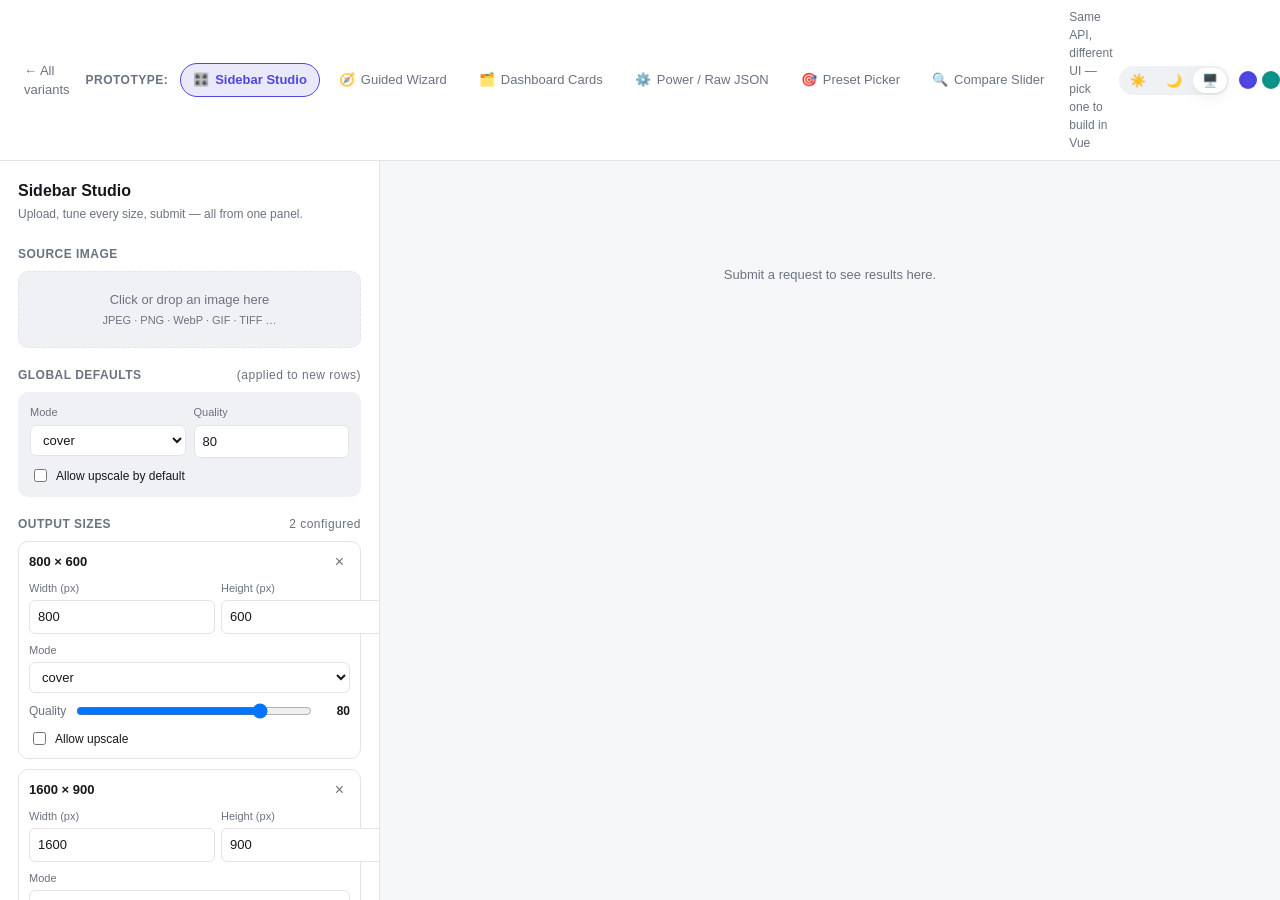
==== public/frontend/variants/v1-sidebar.html @ 37bf633f "Add frontend UI: shared assets and layout variants Static frontend for the image resizer under publi" ====
<!doctype html>
<html lang="en">
<head>
<meta charset="utf-8" />
<meta name="viewport" content="width=device-width, initial-scale=1" />
<title>Sidebar Studio — Image Resizer</title>
<link rel="stylesheet" href="../shared/base.css" />
<script src="../shared/theme.js"></script>
<style>
  body { display: flex; flex-direction: column; height: 100vh; overflow: hidden; }
  #variant-bar { flex: 0 0 auto; }
  .layout { flex: 1; display: flex; min-height: 0; }

  .sidebar {
    width: 380px;
    flex: 0 0 auto;
    background: var(--surface);
    border-right: 1px solid var(--border);
    overflow-y: auto;
    padding: 18px;
    display: flex;
    flex-direction: column;
    gap: 18px;
  }
  .main {
    flex: 1;
    overflow-y: auto;
    padding: 24px;
  }

  h1 { font-size: 16px; margin: 0 0 2px; }
  .sub { font-size: 12px; color: var(--text-dim); margin: 0 0 4px; }

  .dropzone {
    border: 1.5px dashed var(--border);
    border-radius: var(--radius);
    padding: 18px;
    text-align: center;
    cursor: pointer;
    font-size: 13px;
    color: var(--text-dim);
    background: var(--surface-2);
  }
  .dropzone.drag { border-color: var(--accent); background: var(--accent-dim); color: var(--accent); }
  .dropzone img { max-height: 110px; border-radius: 6px; margin-bottom: 8px; display: block; margin-left: auto; margin-right: auto; }
  .dropzone .fname { font-size: 12px; color: var(--text); word-break: break-all; }

  .section-title { font-size: 12px; font-weight: 700; text-transform: uppercase; letter-spacing: .04em; color: var(--text-dim); display: flex; align-items: center; justify-content: space-between; }

  .global-defaults {
    display: grid;
    grid-template-columns: 1fr 1fr;
    gap: 8px;
    background: var(--surface-2);
    border-radius: var(--radius);
    padding: 12px;
  }
  .field { display: flex; flex-direction: column; gap: 4px; }
  .field label { font-size: 11px; color: var(--text-dim); }
  .field input, .field select {
    border: 1px solid var(--border);
    border-radius: 6px;
    padding: 6px 8px;
    font-size: 13px;
    background: var(--surface);
  }
  .field.checkbox { flex-direction: row; align-items: center; gap: 6px; }
  .field.checkbox label { font-size: 12px; color: var(--text); }

  .size-row {
    border: 1px solid var(--border);
    border-radius: var(--radius);
    padding: 10px;
    display: flex;
    flex-direction: column;
    gap: 8px;
    position: relative;
    background: var(--surface);
  }
  .size-row .row-head { display: flex; align-items: center; justify-content: space-between; }
  .size-row .row-head .dim { font-weight: 600; font-size: 13px; }
  .size-row .remove {
    border: none; background: none; color: var(--text-dim); cursor: pointer; font-size: 16px; line-height: 1;
  }
  .size-row .remove:hover { color: var(--danger); }
  .size-row .grid3 { display: grid; grid-template-columns: 1fr 1fr; gap: 6px; }
  .quality-row { display: flex; align-items: center; gap: 8px; font-size: 12px; color: var(--text-dim); }
  .quality-row input[type=range] { flex: 1; }
  .quality-row .qval { width: 28px; text-align: right; color: var(--text); font-weight: 600; }

  .add-size-btn, .btn {
    border: 1px solid var(--border);
    background: var(--surface);
    border-radius: 8px;
    padding: 8px 12px;
    font-size: 13px;
    cursor: pointer;
    display: flex;
    align-items: center;
    justify-content: center;
    gap: 6px;
  }
  .add-size-btn:hover { border-color: var(--accent); color: var(--accent); }
  .btn.primary { background: var(--accent); border-color: var(--accent); color: #fff; font-weight: 600; }
  .btn.primary:hover { filter: brightness(1.08); }
  .btn.primary:disabled { opacity: .5; cursor: default; filter: none; }
  .btn.block { width: 100%; }

  .error-box { background: var(--danger-dim); color: var(--danger); border-radius: 8px; padding: 8px 10px; font-size: 12px; white-space: pre-wrap; }

  /* results */
  .empty-state { color: var(--text-dim); font-size: 13px; text-align: center; margin-top: 80px; }
  .request-card { background: var(--surface); border: 1px solid var(--border); border-radius: 12px; padding: 16px; margin-bottom: 16px; box-shadow: var(--shadow); }
  .request-card .head { display: flex; align-items: center; gap: 10px; margin-bottom: 10px; }
  .badge { font-size: 11px; padding: 3px 9px; border-radius: 999px; font-weight: 600; }
  .badge.pending, .badge.processing { background: var(--warn-dim); color: var(--warn); }
  .badge.completed { background: var(--success-dim); color: var(--success); }
  .badge.partially_completed { background: var(--warn-dim); color: var(--warn); }
  .badge.failed, .badge.expired { background: var(--danger-dim); color: var(--danger); }
  .req-id { font-size: 12px; color: var(--text-dim); }
  .out-grid { display: grid; grid-template-columns: repeat(auto-fill, minmax(160px, 1fr)); gap: 10px; }
  .out-card { border: 1px solid var(--border); border-radius: 8px; overflow: hidden; }
  .out-card img { width: 100%; display: block; aspect-ratio: 1; object-fit: contain; background: var(--surface-2); }
  .out-meta { padding: 6px 8px; font-size: 11px; color: var(--text-dim); }
  .out-meta b { color: var(--text); }
  .size-error { font-size: 12px; color: var(--danger); background: var(--danger-dim); border-radius: 6px; padding: 6px 8px; margin-top: 6px; }
  .spinner { width: 12px; height: 12px; border: 2px solid var(--border); border-top-color: var(--accent); border-radius: 50%; animation: spin .7s linear infinite; }
  @keyframes spin { to { transform: rotate(360deg); } }
</style>
</head>
<body>
  <div id="variant-bar"></div>

  <div class="layout">
    <aside class="sidebar">
      <div>
        <h1>Sidebar Studio</h1>
        <p class="sub">Upload, tune every size, submit — all from one panel.</p>
      </div>

      <div>
        <div class="section-title">Source image</div>
        <div class="dropzone" id="dropzone" style="margin-top:8px">
          <div id="dz-empty">Click or drop an image here<br><span style="font-size:11px">JPEG · PNG · WebP · GIF · TIFF …</span></div>
          <div id="dz-filled" style="display:none">
            <img id="dz-preview" />
            <div class="fname" id="dz-fname"></div>
          </div>
        </div>
        <input type="file" id="file-input" accept="image/*" style="display:none" />
      </div>

      <div>
        <div class="section-title">Global defaults <span style="font-weight:400;text-transform:none;">(applied to new rows)</span></div>
        <div class="global-defaults" style="margin-top:8px">
          <div class="field">
            <label>Mode</label>
            <select id="def-mode"></select>
          </div>
          <div class="field">
            <label>Quality</label>
            <input type="number" id="def-quality" min="0" max="100" value="80" />
          </div>
          <div class="field checkbox" style="grid-column: 1 / -1">
            <input type="checkbox" id="def-upscale" />
            <label for="def-upscale">Allow upscale by default</label>
          </div>
        </div>
      </div>

      <div>
        <div class="section-title">
          <span>Output sizes</span>
          <span id="size-count" style="font-weight:400;text-transform:none;color:var(--text-dim)"></span>
        </div>
        <div id="size-rows" style="display:flex;flex-direction:column;gap:10px;margin-top:8px"></div>
        <button class="add-size-btn block" id="add-size" style="width:100%;margin-top:8px">+ Add size</button>
      </div>

      <div id="error-box"></div>

      <button class="btn primary block" id="submit-btn">Upload &amp; process</button>
    </aside>

    <main class="main" id="results">
      <div class="empty-state">Submit a request to see results here.</div>
    </main>
  </div>

<script src="../shared/api.js"></script>
<script src="../shared/switcher.js"></script>
<script src="../shared/lightbox.js"></script>
<script>
renderVariantBar('sidebar');
renderThemeChanger('variant-bar');
initLightbox();

let file = null;
let rows = []; // { id, width, height, mode, quality, allow_upscale }
let rowSeq = 1;

const modeSelect = document.getElementById('def-mode');
MODES.forEach(m => {
  const o = document.createElement('option');
  o.value = m; o.textContent = m;
  modeSelect.appendChild(o);
});
modeSelect.value = 'cover';

function newRow(overrides = {}) {
  return {
    _id: rowSeq++,
    width: 800, height: 600,
    mode: modeSelect.value,
    quality: Number(document.getElementById('def-quality').value) || 80,
    allow_upscale: document.getElementById('def-upscale').checked,
    ...overrides,
  };
}

rows.push(newRow());
rows.push(newRow({ width: 1600, height: 900, mode: 'contain' }));

function renderRows() {
  const wrap = document.getElementById('size-rows');
  document.getElementById('size-count').textContent = `${rows.length} configured`;
  wrap.innerHTML = rows.map(r => `
    <div class="size-row" data-id="${r._id}">
      <div class="row-head">
        <span class="dim">${r.width} × ${r.height}</span>
        <button class="remove" data-remove="${r._id}" title="Remove">&times;</button>
      </div>
      <div class="grid3">
        <div class="field">
          <label>Width (px)</label>
          <input type="number" min="1" data-field="width" data-id="${r._id}" value="${r.width}" />
        </div>
        <div class="field">
          <label>Height (px)</label>
          <input type="number" min="1" data-field="height" data-id="${r._id}" value="${r.height}" />
        </div>
      </div>
      <div class="field">
        <label>Mode</label>
        <select data-field="mode" data-id="${r._id}">
          ${MODES.map(m => `<option value="${m}" ${m === r.mode ? 'selected' : ''}>${m}</option>`).join('')}
        </select>
      </div>
      <div class="quality-row">
        <span>Quality</span>
        <input type="range" min="0" max="100" data-field="quality" data-id="${r._id}" value="${r.quality}" />
        <span class="qval">${r.quality}</span>
      </div>
      <div class="field checkbox">
        <input type="checkbox" data-field="allow_upscale" data-id="${r._id}" ${r.allow_upscale ? 'checked' : ''} />
        <label>Allow upscale</label>
      </div>
    </div>
  `).join('');

  wrap.querySelectorAll('[data-remove]').forEach(btn => {
    btn.addEventListener('click', () => {
      rows = rows.filter(r => r._id !== Number(btn.dataset.remove));
      renderRows();
    });
  });
  wrap.querySelectorAll('[data-field]').forEach(el => {
    el.addEventListener('input', () => {
      const row = rows.find(r => r._id === Number(el.dataset.id));
      if (!row) return;
      const f = el.dataset.field;
      if (f === 'allow_upscale') row[f] = el.checked;
      else if (f === 'quality' || f === 'width' || f === 'height') row[f] = Number(el.value);
      else row[f] = el.value;
      if (f === 'quality') el.closest('.size-row').querySelector('.qval').textContent = row.quality;
      if (f === 'width' || f === 'height') el.closest('.size-row').querySelector('.dim').textContent = `${row.width} × ${row.height}`;
    });
  });
}
renderRows();

document.getElementById('add-size').addEventListener('click', () => {
  rows.push(newRow());
  renderRows();
});

// --- Upload UI ---
const dropzone = document.getElementById('dropzone');
const fileInput = document.getElementById('file-input');
dropzone.addEventListener('click', () => fileInput.click());
['dragover'].forEach(evt => dropzone.addEventListener(evt, e => { e.preventDefault(); dropzone.classList.add('drag'); }));
['dragleave', 'drop'].forEach(evt => dropzone.addEventListener(evt, e => { e.preventDefault(); dropzone.classList.remove('drag'); }));
dropzone.addEventListener('drop', e => setFile(e.dataTransfer.files[0]));
fileInput.addEventListener('change', e => setFile(e.target.files[0]));

function setFile(f) {
  if (!f) return;
  file = f;
  document.getElementById('dz-empty').style.display = 'none';
  document.getElementById('dz-filled').style.display = 'block';
  document.getElementById('dz-fname').textContent = `${f.name} · ${bytesToSize(f.size)}`;
  const reader = new FileReader();
  reader.onload = () => document.getElementById('dz-preview').src = reader.result;
  reader.readAsDataURL(f);
}

// --- Submit ---
document.getElementById('submit-btn').addEventListener('click', async () => {
  const errBox = document.getElementById('error-box');
  errBox.innerHTML = '';
  if (!file) { errBox.innerHTML = '<div class="error-box">Choose an image first.</div>'; return; }
  if (rows.length === 0) { errBox.innerHTML = '<div class="error-box">Add at least one output size.</div>'; return; }

  const btn = document.getElementById('submit-btn');
  btn.disabled = true; btn.textContent = 'Uploading…';

  const sizes = rows.map(({ width, height, mode, quality, allow_upscale }) => ({ width, height, mode, quality, allow_upscale }));

  try {
    const { id } = await submitImage(file, sizes);
    saveHistoryEntry({ id, createdAt: new Date().toISOString(), sizes });
    renderRequestCard(id, sizes);
  } catch (e) {
    errBox.innerHTML = `<div class="error-box">${e.message}${e.errors ? '\n' + JSON.stringify(e.errors, null, 2) : ''}</div>`;
  } finally {
    btn.disabled = false; btn.textContent = 'Upload & process';
  }
});

function renderRequestCard(id, sizes) {
  const results = document.getElementById('results');
  if (results.querySelector('.empty-state')) results.innerHTML = '';
  const card = document.createElement('div');
  card.className = 'request-card';
  card.id = `req-${id}`;
  card.innerHTML = `
    <div class="head">
      <span class="spinner"></span>
      <span class="badge pending">pending</span>
      <span class="req-id">Request #${id} · ${sizes.length} size${sizes.length > 1 ? 's' : ''}</span>
    </div>
    <div class="out-grid"></div>
  `;
  results.prepend(card);

  pollImageRequest(id, {
    onUpdate: (detail) => updateRequestCard(card, detail),
  }).catch(e => {
    card.querySelector('.head').innerHTML = `<span class="badge failed">error</span><span class="req-id">${e.message}</span>`;
  });
}

function updateRequestCard(card, detail) {
  const head = card.querySelector('.head');
  const done = ['completed', 'partially_completed', 'failed', 'expired'].includes(detail.status);
  head.innerHTML = `
    ${done ? '' : '<span class="spinner"></span>'}
    <span class="badge ${detail.status}">${statusLabel(detail.status)}</span>
    <span class="req-id">Request #${detail.id}${detail.source_image ? ` · source ${detail.source_image.width}×${detail.source_image.height}` : ''}</span>
  `;
  const grid = card.querySelector('.out-grid');
  const images = detail.images || [];
  grid.innerHTML = images.map((img, i) => `
    <div class="out-card">
      <img class="lb-trigger" src="${img.url}" loading="lazy" data-idx="${i}" />
      <div class="out-meta"><b>${img.width}×${img.height}</b> · ${img.mode}<br>${img.format} · ${bytesToSize(img.file_size)}</div>
    </div>
  `).join('');
  grid.querySelectorAll('.lb-trigger').forEach(el => {
    el.addEventListener('click', () => openLightbox(images, Number(el.dataset.idx)));
  });
  if (detail.errors && detail.errors.length) {
    const errDiv = document.createElement('div');
    errDiv.className = 'size-error';
    errDiv.textContent = detail.errors.map(e => `${e.width}×${e.height}: ${e.message}`).join(' · ');
    card.appendChild(errDiv);
  }
  if (detail.status === 'failed' && detail.error_message) {
    card.querySelector('.head').insertAdjacentHTML('beforeend', `<span class="req-id">${detail.error_message}</span>`);
  }
  if (done) updateHistoryEntry(detail.id, { status: detail.status });
}
</script>
</body>
</html>
---- public/frontend/shared/base.css ----
/* Shared reset + variant-switcher bar + theme system, included by every variant. */
:root {
  --bg: #f6f7f9;
  --surface: #ffffff;
  --surface-2: #f0f1f4;
  --border: #e2e4e9;
  --text: #16181d;
  --text-dim: #6b7280;
  --accent: #4f46e5;
  --danger: #dc2626;
  --success: #16a34a;
  --warn: #d97706;
  --radius: 10px;
  --shadow: 0 1px 2px rgba(16,18,20,.04), 0 4px 16px rgba(16,18,20,.06);
  color-scheme: light;
  /* "dim" tints are derived from the accent/status colour + current surface, so both
     dark mode and a custom accent (see shared/theme.js) recolour them automatically. */
  --accent-dim: color-mix(in srgb, var(--accent) 12%, var(--surface));
  --danger-dim: color-mix(in srgb, var(--danger) 10%, var(--surface));
  --success-dim: color-mix(in srgb, var(--success) 10%, var(--surface));
  --warn-dim: color-mix(in srgb, var(--warn) 12%, var(--surface));
}

/* Dark mode: either the OS preference (data-theme unset/"system"), or an explicit choice. */
@media (prefers-color-scheme: dark) {
  :root:not([data-theme="light"]) {
    --bg: #0e1013;
    --surface: #181b20;
    --surface-2: #21252c;
    --border: #2e333c;
    --text: #e7e9ee;
    --text-dim: #9aa1ad;
    --shadow: 0 1px 2px rgba(0,0,0,.2), 0 4px 20px rgba(0,0,0,.35);
    color-scheme: dark;
  }
}
:root[data-theme="dark"] {
  --bg: #0e1013;
  --surface: #181b20;
  --surface-2: #21252c;
  --border: #2e333c;
  --text: #e7e9ee;
  --text-dim: #9aa1ad;
  --shadow: 0 1px 2px rgba(0,0,0,.2), 0 4px 20px rgba(0,0,0,.35);
  color-scheme: dark;
}

* { box-sizing: border-box; }
html, body { margin: 0; padding: 0; }
body {
  background: var(--bg);
  color: var(--text);
  font: 14px/1.5 -apple-system, BlinkMacSystemFont, "Segoe UI", Inter, Roboto, sans-serif;
}
button, input, select { font: inherit; color: inherit; }
img { max-width: 100%; }

/* --- Variant switcher bar --- */
#variant-bar {
  position: sticky;
  top: 0;
  z-index: 100;
  display: flex;
  align-items: center;
  gap: 6px;
  padding: 8px 14px;
  background: var(--surface);
  border-bottom: 1px solid var(--border);
  overflow-x: auto;
}
#variant-bar .vb-label {
  font-size: 12px;
  font-weight: 600;
  color: var(--text-dim);
  text-transform: uppercase;
  letter-spacing: .04em;
  margin-right: 6px;
  white-space: nowrap;
}
#variant-bar a.vb-tab {
  display: inline-flex;
  align-items: center;
  gap: 6px;
  padding: 6px 12px;
  border-radius: 999px;
  text-decoration: none;
  color: var(--text-dim);
  font-size: 13px;
  white-space: nowrap;
  border: 1px solid transparent;
}
#variant-bar a.vb-tab:hover { background: var(--surface-2); color: var(--text); }
#variant-bar a.vb-tab.active {
  background: var(--accent-dim);
  color: var(--accent);
  border-color: var(--accent);
  font-weight: 600;
}
#variant-bar .vb-spacer { flex: 1; }
#variant-bar .vb-home {
  color: var(--text-dim);
  text-decoration: none;
  font-size: 13px;
  padding: 6px 10px;
}
#variant-bar .vb-home:hover { color: var(--text); }

/* --- Lightbox (full image viewer), shared by every variant --- */
.lb-trigger { cursor: zoom-in; }
#lightbox-overlay {
  position: fixed;
  inset: 0;
  z-index: 1000;
  background: rgba(10, 11, 14, .82);
  display: flex;
  align-items: center;
  justify-content: center;
  padding: 32px;
}
#lightbox-overlay[hidden] { display: none; }
#lightbox-overlay .lb-stage {
  max-width: min(1100px, 100%);
  max-height: 100%;
  display: flex;
  flex-direction: column;
  align-items: center;
  gap: 14px;
}
#lightbox-overlay img {
  max-width: 100%;
  max-height: 72vh;
  border-radius: 10px;
  background: repeating-conic-gradient(#2a2d33 0% 25%, #23262b 0% 50%) 50% / 20px 20px;
  box-shadow: 0 12px 40px rgba(0,0,0,.5);
}
#lightbox-overlay .lb-meta {
  display: flex;
  align-items: center;
  gap: 14px;
  color: #e7e9ee;
  font-size: 13px;
  flex-wrap: wrap;
  justify-content: center;
}
#lightbox-overlay .lb-meta b { color: #fff; }
#lightbox-overlay .lb-meta a {
  color: #cfd3ff;
  text-decoration: none;
  border: 1px solid rgba(255,255,255,.25);
  padding: 5px 12px;
  border-radius: 999px;
}
#lightbox-overlay .lb-meta a:hover { background: rgba(255,255,255,.1); }
#lightbox-overlay .lb-close {
  position: absolute;
  top: 18px;
  right: 22px;
  background: none;
  border: none;
  color: #fff;
  font-size: 28px;
  line-height: 1;
  cursor: pointer;
  opacity: .8;
}
#lightbox-overlay .lb-close:hover { opacity: 1; }
#lightbox-overlay .lb-nav {
  position: absolute;
  top: 50%;
  transform: translateY(-50%);
  background: rgba(255,255,255,.08);
  border: none;
  color: #fff;
  font-size: 22px;
  width: 44px;
  height: 44px;
  border-radius: 50%;
  cursor: pointer;
}
#lightbox-overlay .lb-nav:hover { background: rgba(255,255,255,.18); }
#lightbox-overlay .lb-nav.prev { left: 18px; }
#lightbox-overlay .lb-nav.next { right: 18px; }
#lightbox-overlay .lb-count { color: rgba(255,255,255,.6); font-size: 12px; }

/* --- Theme changer, shared by every variant + the index gallery --- */
.theme-changer {
  display: flex;
  align-items: center;
  gap: 10px;
  flex: 0 0 auto;
}
.theme-changer .tc-modes {
  display: flex;
  align-items: center;
  gap: 2px;
  background: var(--surface-2);
  border-radius: 999px;
  padding: 2px;
}
.theme-changer .tc-modes button {
  border: none;
  background: none;
  color: var(--text-dim);
  font-size: 13px;
  line-height: 1;
  padding: 6px 9px;
  border-radius: 999px;
  cursor: pointer;
}
.theme-changer .tc-modes button.active {
  background: var(--surface);
  color: var(--text);
  box-shadow: var(--shadow);
}
.theme-changer .tc-accents {
  display: flex;
  align-items: center;
  gap: 5px;
}
.theme-changer .tc-swatch {
  width: 18px;
  height: 18px;
  border-radius: 50%;
  border: 2px solid transparent;
  cursor: pointer;
  padding: 0;
  box-shadow: inset 0 0 0 1px rgba(0,0,0,.08);
}
.theme-changer .tc-swatch.active {
  border-color: var(--text);
}
.theme-changer .tc-swatch.custom {
  background: conic-gradient(red, yellow, lime, cyan, blue, magenta, red);
  position: relative;
}
.theme-changer .tc-swatch.custom input[type=color] {
  position: absolute;
  inset: 0;
  opacity: 0;
  cursor: pointer;
  width: 100%;
  height: 100%;
}

/* Floating placement for pages (like index.html) that have no #variant-bar to dock into. */
.theme-changer.floating {
  position: fixed;
  top: 14px;
  right: 16px;
  z-index: 90;
  background: var(--surface);
  border: 1px solid var(--border);
  border-radius: 999px;
  padding: 6px 10px;
  box-shadow: var(--shadow);
}
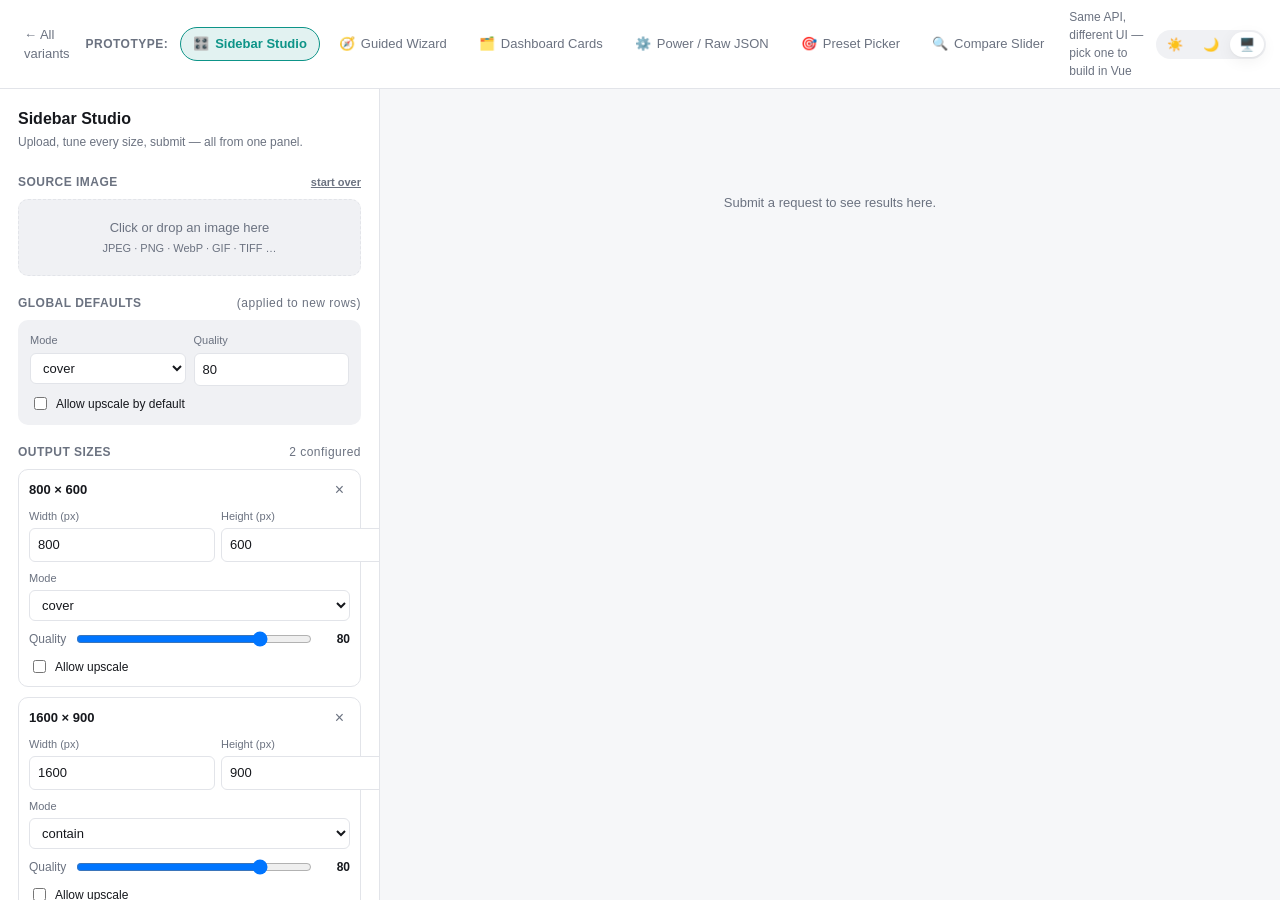
==== commit 3f66858e: "Static demo frontend tweaks: fixed teal accent, per-variant start-over - shared/base.css, shared/the" ====
--- a/public/frontend/variants/v1-sidebar.html
+++ b/public/frontend/variants/v1-sidebar.html
@@ -139,7 +139,10 @@
       </div>
 
       <div>
-        <div class="section-title">Source image</div>
+        <div class="section-title">
+          <span>Source image</span>
+          <button type="button" id="start-over" title="Clear the uploaded image and all sizes back to defaults (keeps your request history)" style="border:none;background:none;color:var(--text-dim);cursor:pointer;text-decoration:underline;font-size:11px;padding:0">start over</button>
+        </div>
         <div class="dropzone" id="dropzone" style="margin-top:8px">
           <div id="dz-empty">Click or drop an image here<br><span style="font-size:11px">JPEG · PNG · WebP · GIF · TIFF …</span></div>
           <div id="dz-filled" style="display:none">
@@ -303,6 +306,21 @@
   reader.onload = () => document.getElementById('dz-preview').src = reader.result;
   reader.readAsDataURL(f);
 }
+
+// "Start over": clears the uploaded image and resets output sizes back to defaults,
+// like starting the form fresh. Does NOT touch the results panel on the right —
+// previously generated requests stay visible.
+document.getElementById('start-over').addEventListener('click', () => {
+  file = null;
+  fileInput.value = '';
+  document.getElementById('dz-empty').style.display = '';
+  document.getElementById('dz-filled').style.display = 'none';
+  document.getElementById('dz-preview').src = '';
+  document.getElementById('dz-fname').textContent = '';
+  rows = [newRow()];
+  rows.push(newRow({ width: 1600, height: 900, mode: 'contain' }));
+  renderRows();
+});
 
 // --- Submit ---
 document.getElementById('submit-btn').addEventListener('click', async () => {
--- a/public/frontend/shared/base.css
+++ b/public/frontend/shared/base.css
@@ -6,15 +6,15 @@
   --border: #e2e4e9;
   --text: #16181d;
   --text-dim: #6b7280;
-  --accent: #4f46e5;
+  --accent: #0d9488;
   --danger: #dc2626;
   --success: #16a34a;
   --warn: #d97706;
   --radius: 10px;
   --shadow: 0 1px 2px rgba(16,18,20,.04), 0 4px 16px rgba(16,18,20,.06);
   color-scheme: light;
-  /* "dim" tints are derived from the accent/status colour + current surface, so both
-     dark mode and a custom accent (see shared/theme.js) recolour them automatically. */
+  /* "dim" tints are derived from the accent/status colour + current surface, so dark
+     mode recolours them automatically. */
   --accent-dim: color-mix(in srgb, var(--accent) 12%, var(--surface));
   --danger-dim: color-mix(in srgb, var(--danger) 10%, var(--surface));
   --success-dim: color-mix(in srgb, var(--success) 10%, var(--surface));
@@ -212,36 +212,6 @@
   color: var(--text);
   box-shadow: var(--shadow);
 }
-.theme-changer .tc-accents {
-  display: flex;
-  align-items: center;
-  gap: 5px;
-}
-.theme-changer .tc-swatch {
-  width: 18px;
-  height: 18px;
-  border-radius: 50%;
-  border: 2px solid transparent;
-  cursor: pointer;
-  padding: 0;
-  box-shadow: inset 0 0 0 1px rgba(0,0,0,.08);
-}
-.theme-changer .tc-swatch.active {
-  border-color: var(--text);
-}
-.theme-changer .tc-swatch.custom {
-  background: conic-gradient(red, yellow, lime, cyan, blue, magenta, red);
-  position: relative;
-}
-.theme-changer .tc-swatch.custom input[type=color] {
-  position: absolute;
-  inset: 0;
-  opacity: 0;
-  cursor: pointer;
-  width: 100%;
-  height: 100%;
-}
-
 /* Floating placement for pages (like index.html) that have no #variant-bar to dock into. */
 .theme-changer.floating {
   position: fixed;
